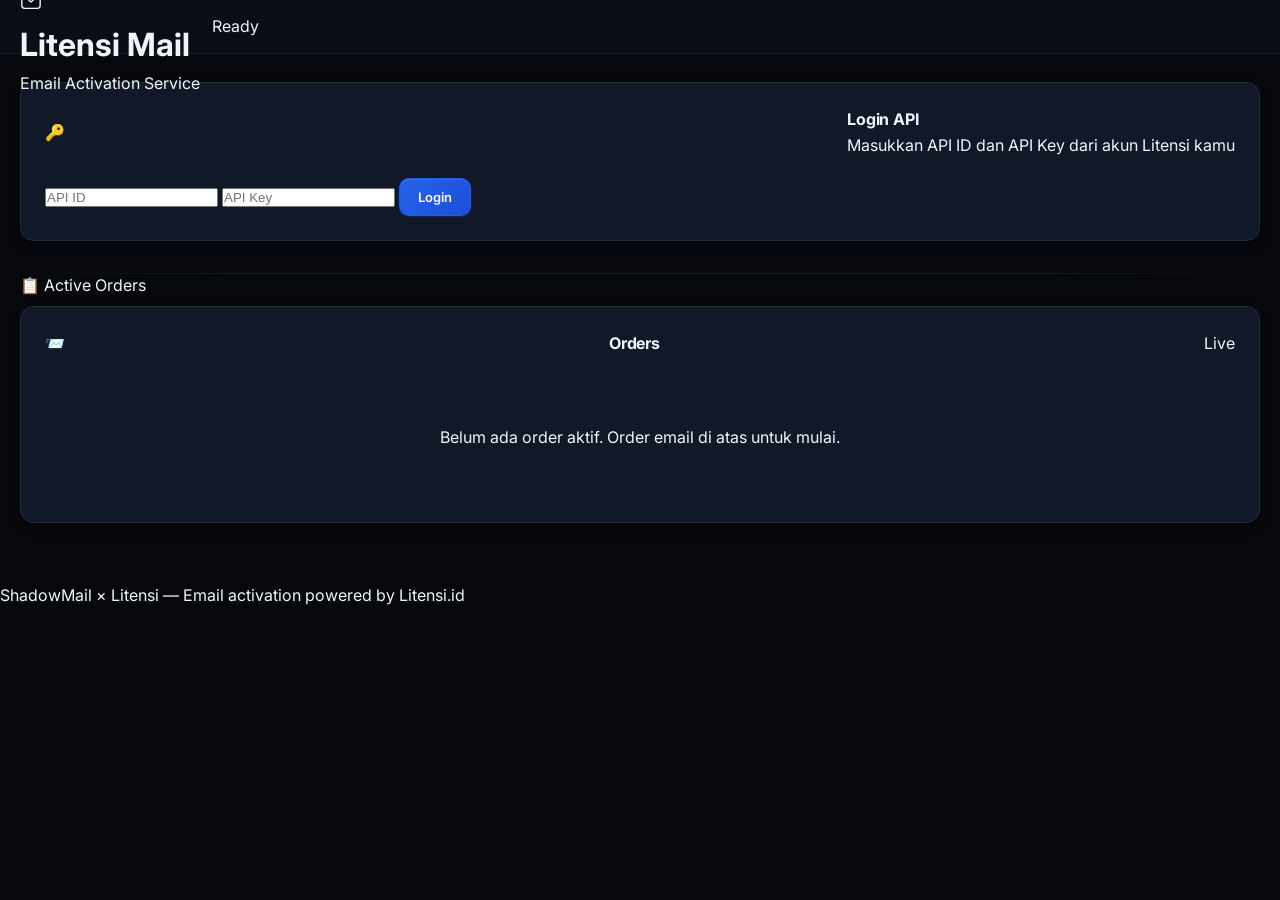
==== litensi.html @ 6f947ee8 "Add files via upload" ====
<!doctype html>
<html lang="id">
<head>
  <meta charset="utf-8">
  <meta name="viewport" content="width=device-width, initial-scale=1">
  <title>ShadowMail — Litensi Email Activation</title>
  <meta name="description" content="Email activation via Litensi API">
  <!-- Same fonts as main app -->
  <link rel="preconnect" href="https://fonts.googleapis.com">
  <link rel="preconnect" href="https://fonts.gstatic.com" crossorigin>
  <link href="https://fonts.googleapis.com/css2?family=Inter:wght@400;500;600;700;800;900&family=JetBrains+Mono:wght@400;500;600;700&display=swap" rel="stylesheet">
  <link rel="stylesheet" href="litensi.css?v=1">
  <!-- Same favicon as main app -->
  <link rel="icon" type="image/svg+xml" href="data:image/svg+xml,%3Csvg xmlns='http://www.w3.org/2000/svg' viewBox='0 0 100 100'%3E%3Cdefs%3E%3ClinearGradient id='g' x1='0' y1='0' x2='1' y2='1'%3E%3Cstop offset='0%25' stop-color='%2338bdf8'/%3E%3Cstop offset='100%25' stop-color='%23a78bfa'/%3E%3C/linearGradient%3E%3C/defs%3E%3Crect width='100' height='100' rx='20' fill='%230b0f18'/%3E%3Cpath d='M20 30h60L50 55 20 30z M20 30v40h60V30L50 55 20 30z' fill='none' stroke='url(%23g)' stroke-width='5' stroke-linejoin='round'/%3E%3C/svg%3E">
</head>
<body>

  <!-- ── Top Bar ── -->
  <header id="topBar" class="top-bar">
    <div class="top-bar-left">
      <a href="/" class="back-link">← ShadowMail</a>
      <div class="logo-icon">
        <svg xmlns="http://www.w3.org/2000/svg" viewBox="0 0 24 24" fill="none" stroke="currentColor" stroke-width="1.5" stroke-linecap="round" stroke-linejoin="round" width="22" height="22">
          <rect x="2" y="4" width="20" height="16" rx="3"/>
          <polyline points="2 4 12 13 22 4"/>
        </svg>
      </div>
      <div class="top-bar-title">
        <h1>Litensi Mail</h1>
        <span class="top-bar-subtitle">Email Activation Service</span>
      </div>
    </div>
    <div class="top-bar-right">
      <div class="status-indicator">
        <span class="status-dot"></span>
        <span class="status-text">Ready</span>
      </div>
    </div>
  </header>

  <!-- ── Main Shell ── -->
  <main class="shell">

    <!-- ── Login Panel ── -->
    <section id="loginPanel" class="panel login-panel">
      <div class="panel-header">
        <span class="panel-icon">🔑</span>
        <div>
          <h2 class="panel-title">Login API</h2>
          <p class="panel-desc">Masukkan API ID dan API Key dari akun Litensi kamu</p>
        </div>
      </div>
      <div class="form-row">
        <input id="apiIdInput" type="number" class="input" placeholder="API ID" autocomplete="off">
        <input id="apiKeyInput" type="text" class="input" placeholder="API Key" autocomplete="off">
        <button id="loginBtn" class="btn btn-primary">Login</button>
      </div>
      <div id="balanceBar" class="balance-bar" style="display:none">
        <span class="balance-text">Saldo: <strong id="balanceAmount">Rp 0</strong></span>
        <button id="logoutBtn" class="btn btn-ghost">Logout</button>
      </div>
    </section>

    <!-- ── Order Panel ── -->
    <section id="orderPanel" class="panel order-panel" style="display:none">
      <div class="panel-header">
        <span class="panel-icon">📧</span>
        <div>
          <h2 class="panel-title">Order Email</h2>
          <p class="panel-desc">Pilih service dan zone untuk order email activation</p>
        </div>
      </div>
      <div class="form-row">
        <input id="siteInput" type="text" class="input" placeholder="Domain pengirim, e.g. tiktok.com" autocomplete="off">
        <button id="checkPricesBtn" class="btn btn-primary">Cek Harga</button>
      </div>
      <div id="priceTableContainer"></div>
    </section>

    <!-- ── Section Divider ── -->
    <div class="section-divider">📋 Active Orders</div>

    <!-- ── Orders Panel ── -->
    <section id="ordersPanel" class="panel orders-panel">
      <div class="panel-header">
        <span class="panel-icon">📨</span>
        <div>
          <h2 class="panel-title">Orders</h2>
        </div>
        <span id="ordersLiveIndicator" class="live-indicator">
          <span class="live-dot"></span> Live
        </span>
      </div>
      <div id="ordersContainer">
        <div class="empty-state">
          <p>Belum ada order aktif. Order email di atas untuk mulai.</p>
        </div>
      </div>
    </section>

  </main>

  <!-- ── Footer ── -->
  <footer class="footer">
    <p>ShadowMail × Litensi — Email activation powered by Litensi.id</p>
  </footer>

  <script src="litensi.js?v=1"></script>
</body>
</html>
---- litensi.css ----
/* ============================================================
   Litensi Mail — Email Activation Page Styles
   Design System: ShadowMail Dark Theme
   ============================================================ */

/* --- Design Tokens --- */
:root {
  --bg-deep: #06080d;
  --bg-base: #0b0f18;
  --bg-surface: #111827;
  --bg-surface-2: #1a2234;
  --bg-hover: #1e2a3e;
  --bg-input: #0d1320;
  --border: rgba(56, 78, 114, 0.35);
  --border-focus: rgba(99, 179, 237, 0.5);
  --border-found: rgba(52, 211, 153, 0.45);
  --border-waiting: rgba(251, 191, 36, 0.35);
  --text: #f1f5f9;
  --text-secondary: #94a3b8;
  --text-muted: #64748b;
  --text-dim: #475569;
  --accent: #38bdf8;
  --accent-glow: rgba(56, 189, 248, 0.15);
  --green: #34d399;
  --green-glow: rgba(52, 211, 153, 0.12);
  --yellow: #fbbf24;
  --yellow-glow: rgba(251, 191, 36, 0.1);
  --red: #f87171;
  --red-glow: rgba(248, 113, 113, 0.1);
  --purple: #a78bfa;
  --purple-glow: rgba(167, 139, 250, 0.12);
  --radius: 10px;
  --radius-lg: 14px;
  --shadow-sm: 0 1px 2px rgba(0, 0, 0, 0.3);
  --shadow-md: 0 4px 12px rgba(0, 0, 0, 0.25);
  --shadow-lg: 0 8px 30px rgba(0, 0, 0, 0.35);
  --transition: 180ms ease;
  --font: 'Inter', -apple-system, 'Segoe UI', Roboto, sans-serif;
  --font-mono: 'JetBrains Mono', Consolas, 'Courier New', monospace;
}

/* --- Reset & Base --- */
*,
*::before,
*::after {
  box-sizing: border-box;
  margin: 0;
  padding: 0;
}

html {
  -webkit-font-smoothing: antialiased;
  -moz-osx-font-smoothing: grayscale;
  text-rendering: optimizeLegibility;
}

body {
  font-family: var(--font);
  background: var(--bg-deep);
  color: var(--text);
  line-height: 1.6;
  min-height: 100vh;
  overflow-x: hidden;
}

/* --- Scrollbar --- */
::-webkit-scrollbar {
  width: 6px;
  height: 6px;
}
::-webkit-scrollbar-track {
  background: transparent;
}
::-webkit-scrollbar-thumb {
  background: var(--text-dim);
  border-radius: 99px;
}
::-webkit-scrollbar-thumb:hover {
  background: var(--text-muted);
}


/* ============================================================
   TOP BAR
   ============================================================ */
#topBar {
  position: sticky;
  top: 0;
  z-index: 100;
  display: flex;
  align-items: center;
  gap: 12px;
  height: 54px;
  padding: 0 20px;
  background: rgba(11, 15, 24, 0.82);
  backdrop-filter: blur(14px) saturate(1.4);
  -webkit-backdrop-filter: blur(14px) saturate(1.4);
  border-bottom: 1px solid var(--border);
}

#topBar .logo {
  width: 28px;
  height: 28px;
  border-radius: 7px;
  object-fit: contain;
  flex-shrink: 0;
}

#topBar .top-title {
  font-size: 15px;
  font-weight: 700;
  color: var(--text);
  letter-spacing: -0.02em;
  white-space: nowrap;
}

#topBar .top-title .top-title-accent {
  color: var(--accent);
}

.back-link {
  margin-left: auto;
  display: inline-flex;
  align-items: center;
  gap: 5px;
  font-size: 13px;
  font-weight: 500;
  color: var(--text-secondary);
  text-decoration: none;
  padding: 5px 12px;
  border-radius: var(--radius);
  border: 1px solid transparent;
  transition: color var(--transition), background var(--transition), border-color var(--transition);
}

.back-link:hover {
  color: var(--accent);
  background: var(--accent-glow);
  border-color: rgba(56, 189, 248, 0.18);
}

.back-link svg {
  width: 14px;
  height: 14px;
  flex-shrink: 0;
}


/* ============================================================
   SHELL — Main Container
   ============================================================ */
.shell {
  max-width: 1280px;
  margin: 0 auto;
  padding: 28px 20px 60px;
  display: flex;
  flex-direction: column;
  gap: 24px;
}


/* ============================================================
   PANEL — Generic card wrapper
   ============================================================ */
.login-panel,
.order-panel,
.orders-panel {
  background: var(--bg-surface);
  border: 1px solid var(--border);
  border-radius: var(--radius-lg);
  padding: 24px;
  box-shadow: var(--shadow-md);
  animation: fadeInUp 0.4s ease both;
}

.login-panel { animation-delay: 0s; }
.order-panel { animation-delay: 0.08s; }
.orders-panel { animation-delay: 0.14s; }

.panel-header {
  display: flex;
  align-items: center;
  justify-content: space-between;
  gap: 12px;
  margin-bottom: 20px;
}

.panel-title {
  font-size: 16px;
  font-weight: 700;
  color: var(--text);
  letter-spacing: -0.01em;
  display: flex;
  align-items: center;
  gap: 8px;
}

.panel-title svg {
  width: 18px;
  height: 18px;
  color: var(--accent);
  flex-shrink: 0;
}

.panel-subtitle {
  font-size: 13px;
  color: var(--text-muted);
  margin-top: 2px;
}


/* ============================================================
   LOGIN PANEL — Credentials form
   ============================================================ */
.login-panel .form-grid {
  display: grid;
  grid-template-columns: 1fr 1fr;
  gap: 14px;
  margin-bottom: 18px;
}

.form-group {
  display: flex;
  flex-direction: column;
  gap: 6px;
}

.form-group label {
  font-size: 12px;
  font-weight: 600;
  color: var(--text-secondary);
  letter-spacing: 0.03em;
  text-transform: uppercase;
}

.form-group input {
  height: 42px;
  padding: 0 14px;
  font-family: var(--font-mono);
  font-size: 13px;
  color: var(--text);
  background: var(--bg-input);
  border: 1px solid var(--border);
  border-radius: var(--radius);
  outline: none;
  transition: border-color var(--transition), box-shadow var(--transition);
}

.form-group input::placeholder {
  color: var(--text-dim);
}

.form-group input:focus {
  border-color: var(--border-focus);
  box-shadow: 0 0 0 3px var(--accent-glow);
}

.login-actions {
  display: flex;
  align-items: center;
  gap: 12px;
  flex-wrap: wrap;
}


/* ============================================================
   BALANCE BAR
   ============================================================ */
.balance-bar {
  display: inline-flex;
  align-items: center;
  gap: 8px;
  padding: 8px 16px;
  background: var(--accent-glow);
  border: 1px solid rgba(56, 189, 248, 0.2);
  border-radius: var(--radius);
  font-size: 14px;
  font-weight: 600;
  color: var(--accent);
  animation: fadeIn 0.35s ease both;
}

.balance-bar .balance-label {
  font-size: 12px;
  font-weight: 500;
  color: var(--text-secondary);
  text-transform: uppercase;
  letter-spacing: 0.04em;
}

.balance-bar .balance-amount {
  font-family: var(--font-mono);
  font-size: 15px;
  font-weight: 700;
  color: var(--accent);
}

.balance-bar .balance-currency {
  font-size: 11px;
  font-weight: 600;
  color: var(--text-muted);
  margin-left: -2px;
}


/* ============================================================
   ORDER PANEL — Site input + Prices
   ============================================================ */
.order-panel .site-input-row {
  display: flex;
  gap: 10px;
  margin-bottom: 20px;
}

.order-panel .site-input-row input {
  flex: 1;
  height: 42px;
  padding: 0 14px;
  font-family: var(--font);
  font-size: 14px;
  color: var(--text);
  background: var(--bg-input);
  border: 1px solid var(--border);
  border-radius: var(--radius);
  outline: none;
  transition: border-color var(--transition), box-shadow var(--transition);
}

.order-panel .site-input-row input:focus {
  border-color: var(--border-focus);
  box-shadow: 0 0 0 3px var(--accent-glow);
}


/* ============================================================
   PRICE TABLE
   ============================================================ */
.price-table-wrapper {
  overflow-x: auto;
  border: 1px solid var(--border);
  border-radius: var(--radius);
}

.price-table {
  width: 100%;
  border-collapse: collapse;
  font-size: 13px;
}

.price-table thead {
  background: var(--bg-surface-2);
}

.price-table th {
  padding: 11px 16px;
  text-align: left;
  font-size: 11px;
  font-weight: 700;
  color: var(--text-muted);
  text-transform: uppercase;
  letter-spacing: 0.06em;
  border-bottom: 1px solid var(--border);
  white-space: nowrap;
}

.price-table td {
  padding: 12px 16px;
  color: var(--text-secondary);
  border-bottom: 1px solid rgba(56, 78, 114, 0.15);
  vertical-align: middle;
  white-space: nowrap;
}

.price-table tbody tr {
  transition: background var(--transition);
}

.price-table tbody tr:hover {
  background: var(--bg-hover);
}

.price-table tbody tr:last-child td {
  border-bottom: none;
}

.price-table .zone-name {
  font-weight: 600;
  color: var(--text);
}

.price-table .price-cell {
  font-family: var(--font-mono);
  font-weight: 600;
  color: var(--accent);
  font-size: 13px;
}

.price-table .stock-cell {
  font-family: var(--font-mono);
  font-weight: 600;
}

.price-table .stock-cell.in-stock {
  color: var(--green);
}

.price-table .stock-cell.low-stock {
  color: var(--yellow);
}

.price-table .stock-cell.no-stock {
  color: var(--red);
  opacity: 0.6;
}

.price-table .action-cell {
  text-align: right;
}


/* ============================================================
   ORDERS PANEL — Active orders list
   ============================================================ */
.orders-list {
  display: flex;
  flex-direction: column;
  gap: 12px;
}


/* ============================================================
   ORDER CARD
   ============================================================ */
.order-card {
  background: var(--bg-surface-2);
  border: 1px solid var(--border);
  border-radius: var(--radius);
  padding: 18px 20px;
  display: flex;
  flex-direction: column;
  gap: 14px;
  animation: fadeInUp 0.35s ease both;
  transition: border-color var(--transition), box-shadow var(--transition);
}

.order-card:hover {
  border-color: rgba(56, 78, 114, 0.55);
  box-shadow: var(--shadow-sm);
}

.order-card.status-waiting {
  border-color: var(--border-waiting);
  box-shadow: 0 0 0 1px var(--yellow-glow), var(--shadow-sm);
}

.order-card.status-success {
  border-color: var(--border-found);
}

.order-card.status-canceled {
  opacity: 0.55;
  border-color: rgba(248, 113, 113, 0.2);
}

.order-card-header {
  display: flex;
  align-items: center;
  justify-content: space-between;
  gap: 12px;
  flex-wrap: wrap;
}

.order-email {
  font-family: var(--font-mono);
  font-size: 14px;
  font-weight: 600;
  color: var(--text);
  word-break: break-all;
}

.order-card-body {
  display: flex;
  align-items: center;
  gap: 16px;
  flex-wrap: wrap;
}

.order-card-actions {
  display: flex;
  align-items: center;
  gap: 8px;
  margin-left: auto;
  flex-wrap: wrap;
}


/* ============================================================
   STATUS BADGES
   ============================================================ */
.status-badge {
  display: inline-flex;
  align-items: center;
  gap: 6px;
  padding: 4px 12px;
  font-size: 11px;
  font-weight: 700;
  text-transform: uppercase;
  letter-spacing: 0.06em;
  border-radius: 99px;
  white-space: nowrap;
  flex-shrink: 0;
}

.status-badge.waiting {
  color: var(--yellow);
  background: var(--yellow-glow);
  border: 1px solid rgba(251, 191, 36, 0.25);
  animation: pulseWaiting 2s ease-in-out infinite;
}

.status-badge.waiting::before {
  content: '';
  width: 6px;
  height: 6px;
  border-radius: 50%;
  background: var(--yellow);
  animation: dotPulse 1.4s ease-in-out infinite;
}

.status-badge.success {
  color: var(--green);
  background: var(--green-glow);
  border: 1px solid rgba(52, 211, 153, 0.25);
}

.status-badge.success::before {
  content: '✓';
  font-size: 10px;
  font-weight: 800;
}

.status-badge.canceled {
  color: var(--red);
  background: var(--red-glow);
  border: 1px solid rgba(248, 113, 113, 0.2);
  opacity: 0.7;
}

.status-badge.canceled::before {
  content: '✕';
  font-size: 10px;
  font-weight: 800;
}


/* ============================================================
   OTP CODE
   ============================================================ */
.otp-code {
  font-family: var(--font-mono);
  font-size: 26px;
  font-weight: 800;
  color: var(--green);
  letter-spacing: 0.12em;
  padding: 10px 18px;
  background: var(--green-glow);
  border: 1px solid rgba(52, 211, 153, 0.2);
  border-radius: var(--radius);
  display: inline-flex;
  align-items: center;
  gap: 10px;
  user-select: all;
  cursor: pointer;
  transition: background var(--transition), border-color var(--transition);
  animation: fadeIn 0.4s ease both;
}

.otp-code:hover {
  background: rgba(52, 211, 153, 0.18);
  border-color: rgba(52, 211, 153, 0.35);
}

.otp-code .copy-hint {
  font-size: 10px;
  font-weight: 500;
  color: var(--text-muted);
  letter-spacing: 0.02em;
  user-select: none;
}


/* ============================================================
   BUTTONS
   ============================================================ */
.btn {
  display: inline-flex;
  align-items: center;
  justify-content: center;
  gap: 6px;
  height: 38px;
  padding: 0 18px;
  font-family: var(--font);
  font-size: 13px;
  font-weight: 600;
  border-radius: var(--radius);
  border: 1px solid transparent;
  cursor: pointer;
  outline: none;
  white-space: nowrap;
  transition: all var(--transition);
  user-select: none;
  text-decoration: none;
  line-height: 1;
  flex-shrink: 0;
}

.btn:disabled {
  opacity: 0.45;
  cursor: not-allowed;
  pointer-events: none;
}

.btn svg {
  width: 15px;
  height: 15px;
  flex-shrink: 0;
}

/* Primary */
.btn-primary {
  color: #fff;
  background: linear-gradient(135deg, #2563eb 0%, #1d4ed8 100%);
  border-color: rgba(37, 99, 235, 0.5);
  box-shadow: 0 1px 3px rgba(37, 99, 235, 0.25), inset 0 1px 0 rgba(255, 255, 255, 0.08);
}

.btn-primary:hover {
  background: linear-gradient(135deg, #3b82f6 0%, #2563eb 100%);
  box-shadow: 0 2px 8px rgba(37, 99, 235, 0.35), inset 0 1px 0 rgba(255, 255, 255, 0.1);
  transform: translateY(-1px);
}

.btn-primary:active {
  transform: translateY(0);
  box-shadow: 0 1px 2px rgba(37, 99, 235, 0.2);
}

/* Ghost */
.btn-ghost {
  color: var(--text-secondary);
  background: transparent;
  border-color: var(--border);
}

.btn-ghost:hover {
  color: var(--text);
  background: var(--bg-hover);
  border-color: rgba(56, 78, 114, 0.55);
}

.btn-ghost:active {
  background: var(--bg-surface-2);
}

/* Danger */
.btn-danger {
  color: var(--red);
  background: var(--red-glow);
  border-color: rgba(248, 113, 113, 0.2);
}

.btn-danger:hover {
  background: rgba(248, 113, 113, 0.18);
  border-color: rgba(248, 113, 113, 0.35);
  box-shadow: 0 2px 8px rgba(248, 113, 113, 0.15);
}

.btn-danger:active {
  background: rgba(248, 113, 113, 0.22);
}

/* Success */
.btn-success {
  color: var(--green);
  background: var(--green-glow);
  border-color: rgba(52, 211, 153, 0.2);
}

.btn-success:hover {
  background: rgba(52, 211, 153, 0.18);
  border-color: rgba(52, 211, 153, 0.35);
  box-shadow: 0 2px 8px rgba(52, 211, 153, 0.15);
}

.btn-success:active {
  background: rgba(52, 211, 153, 0.22);
}

/* Small button variant */
.btn-sm {
  height: 32px;
  padding: 0 12px;
  font-size: 12px;
}

.btn-sm svg {
  width: 13px;
  height: 13px;
}


/* ============================================================
   LOGOUT BUTTON
   ============================================================ */
.logout-btn {
  display: inline-flex;
  align-items: center;
  gap: 5px;
  height: 30px;
  padding: 0 10px;
  font-family: var(--font);
  font-size: 11px;
  font-weight: 600;
  color: var(--text-muted);
  background: transparent;
  border: 1px solid rgba(56, 78, 114, 0.25);
  border-radius: var(--radius);
  cursor: pointer;
  transition: all var(--transition);
  text-transform: uppercase;
  letter-spacing: 0.04em;
}

.logout-btn:hover {
  color: var(--red);
  background: var(--red-glow);
  border-color: rgba(248, 113, 113, 0.25);
}

.logout-btn svg {
  width: 12px;
  height: 12px;
}


/* ============================================================
   EMPTY STATE
   ============================================================ */
.empty-state {
  display: flex;
  flex-direction: column;
  align-items: center;
  justify-content: center;
  gap: 10px;
  padding: 48px 24px;
  text-align: center;
  animation: fadeIn 0.4s ease both;
}

.empty-state svg {
  width: 40px;
  height: 40px;
  color: var(--text-dim);
  opacity: 0.5;
  margin-bottom: 4px;
}

.empty-state .empty-title {
  font-size: 14px;
  font-weight: 600;
  color: var(--text-muted);
}

.empty-state .empty-desc {
  font-size: 13px;
  color: var(--text-dim);
  max-width: 320px;
  line-height: 1.5;
}


/* ============================================================
   SECTION DIVIDER
   ============================================================ */
.section-divider {
  border: none;
  height: 1px;
  background: linear-gradient(
    90deg,
    transparent 0%,
    var(--border) 20%,
    var(--border) 80%,
    transparent 100%
  );
  margin: 8px 0;
}


/* ============================================================
   TOAST NOTIFICATION
   ============================================================ */
.toast-container {
  position: fixed;
  top: 64px;
  right: 20px;
  z-index: 9999;
  display: flex;
  flex-direction: column;
  gap: 8px;
  pointer-events: none;
}

.toast {
  display: flex;
  align-items: center;
  gap: 10px;
  padding: 12px 18px;
  min-width: 260px;
  max-width: 400px;
  font-family: var(--font);
  font-size: 13px;
  font-weight: 500;
  color: var(--text);
  background: var(--bg-surface-2);
  border: 1px solid var(--border);
  border-radius: var(--radius);
  box-shadow: var(--shadow-lg);
  pointer-events: auto;
  animation: toastIn 0.35s cubic-bezier(0.16, 1, 0.3, 1) both;
  backdrop-filter: blur(12px);
  -webkit-backdrop-filter: blur(12px);
}

.toast.toast-out {
  animation: toastOut 0.28s ease both;
}

.toast.toast-success {
  border-color: rgba(52, 211, 153, 0.3);
  background: linear-gradient(135deg, var(--bg-surface-2) 0%, rgba(52, 211, 153, 0.06) 100%);
}

.toast.toast-success .toast-icon {
  color: var(--green);
}

.toast.toast-error {
  border-color: rgba(248, 113, 113, 0.3);
  background: linear-gradient(135deg, var(--bg-surface-2) 0%, rgba(248, 113, 113, 0.06) 100%);
}

.toast.toast-error .toast-icon {
  color: var(--red);
}

.toast.toast-info {
  border-color: rgba(56, 189, 248, 0.3);
  background: linear-gradient(135deg, var(--bg-surface-2) 0%, rgba(56, 189, 248, 0.06) 100%);
}

.toast.toast-info .toast-icon {
  color: var(--accent);
}

.toast.toast-warning {
  border-color: rgba(251, 191, 36, 0.3);
  background: linear-gradient(135deg, var(--bg-surface-2) 0%, rgba(251, 191, 36, 0.06) 100%);
}

.toast.toast-warning .toast-icon {
  color: var(--yellow);
}

.toast-icon {
  width: 18px;
  height: 18px;
  flex-shrink: 0;
}

.toast-message {
  flex: 1;
  line-height: 1.4;
}

.toast-close {
  display: flex;
  align-items: center;
  justify-content: center;
  width: 20px;
  height: 20px;
  color: var(--text-dim);
  background: none;
  border: none;
  border-radius: 4px;
  cursor: pointer;
  font-size: 16px;
  transition: color var(--transition), background var(--transition);
  flex-shrink: 0;
}

.toast-close:hover {
  color: var(--text);
  background: rgba(255, 255, 255, 0.06);
}


/* ============================================================
   LOADING SPINNER
   ============================================================ */
.spinner {
  width: 16px;
  height: 16px;
  border: 2px solid rgba(255, 255, 255, 0.15);
  border-top-color: currentColor;
  border-radius: 50%;
  animation: spin 0.65s linear infinite;
  flex-shrink: 0;
}

.spinner-lg {
  width: 28px;
  height: 28px;
  border-width: 3px;
}


/* ============================================================
   UTILITY
   ============================================================ */
.hidden {
  display: none !important;
}

.text-accent { color: var(--accent); }
.text-green  { color: var(--green); }
.text-yellow { color: var(--yellow); }
.text-red    { color: var(--red); }
.text-muted  { color: var(--text-muted); }
.text-dim    { color: var(--text-dim); }
.text-mono   { font-family: var(--font-mono); }

.flex-center {
  display: flex;
  align-items: center;
  justify-content: center;
}

.gap-8  { gap: 8px; }
.gap-12 { gap: 12px; }
.gap-16 { gap: 16px; }

.mt-12 { margin-top: 12px; }
.mt-16 { margin-top: 16px; }
.mt-20 { margin-top: 20px; }
.mb-12 { margin-bottom: 12px; }
.mb-16 { margin-bottom: 16px; }


/* ============================================================
   KEYFRAME ANIMATIONS
   ============================================================ */
@keyframes fadeIn {
  from {
    opacity: 0;
  }
  to {
    opacity: 1;
  }
}

@keyframes fadeInUp {
  from {
    opacity: 0;
    transform: translateY(14px);
  }
  to {
    opacity: 1;
    transform: translateY(0);
  }
}

@keyframes fadeInDown {
  from {
    opacity: 0;
    transform: translateY(-10px);
  }
  to {
    opacity: 1;
    transform: translateY(0);
  }
}

@keyframes pulseWaiting {
  0%, 100% {
    box-shadow: 0 0 0 0 rgba(251, 191, 36, 0);
  }
  50% {
    box-shadow: 0 0 0 4px rgba(251, 191, 36, 0.12);
  }
}

@keyframes dotPulse {
  0%, 100% {
    opacity: 1;
    transform: scale(1);
  }
  50% {
    opacity: 0.4;
    transform: scale(0.7);
  }
}

@keyframes spin {
  to {
    transform: rotate(360deg);
  }
}

@keyframes toastIn {
  from {
    opacity: 0;
    transform: translateX(30px) scale(0.96);
  }
  to {
    opacity: 1;
    transform: translateX(0) scale(1);
  }
}

@keyframes toastOut {
  from {
    opacity: 1;
    transform: translateX(0) scale(1);
  }
  to {
    opacity: 0;
    transform: translateX(40px) scale(0.94);
  }
}

@keyframes shimmer {
  0% {
    background-position: -200% 0;
  }
  100% {
    background-position: 200% 0;
  }
}


/* ============================================================
   RESPONSIVE — Tablet & Mobile
   ============================================================ */
@media (max-width: 768px) {
  #topBar {
    padding: 0 14px;
    height: 48px;
  }

  #topBar .top-title {
    font-size: 14px;
  }

  .shell {
    padding: 18px 12px 48px;
    gap: 18px;
  }

  .login-panel,
  .order-panel,
  .orders-panel {
    padding: 18px 16px;
    border-radius: var(--radius);
  }

  .login-panel .form-grid {
    grid-template-columns: 1fr;
    gap: 12px;
  }

  .login-actions {
    flex-direction: column;
    align-items: stretch;
  }

  .balance-bar {
    justify-content: center;
  }

  .order-panel .site-input-row {
    flex-direction: column;
  }

  .price-table th,
  .price-table td {
    padding: 10px 12px;
    font-size: 12px;
  }

  .order-card {
    padding: 14px 16px;
  }

  .order-card-header {
    flex-direction: column;
    align-items: flex-start;
    gap: 8px;
  }

  .order-card-body {
    flex-direction: column;
    align-items: flex-start;
  }

  .order-card-actions {
    margin-left: 0;
    width: 100%;
  }

  .order-card-actions .btn {
    flex: 1;
  }

  .otp-code {
    font-size: 22px;
    padding: 8px 14px;
    width: 100%;
    justify-content: center;
  }

  .toast-container {
    top: auto;
    bottom: 16px;
    right: 12px;
    left: 12px;
  }

  .toast {
    min-width: auto;
    max-width: none;
  }

  .back-link {
    font-size: 12px;
    padding: 4px 8px;
  }
}

@media (max-width: 480px) {
  .shell {
    padding: 14px 8px 40px;
    gap: 14px;
  }

  .login-panel,
  .order-panel,
  .orders-panel {
    padding: 14px 12px;
  }

  .panel-title {
    font-size: 14px;
  }

  .price-table th,
  .price-table td {
    padding: 8px 10px;
    font-size: 11px;
  }

  .otp-code {
    font-size: 20px;
    letter-spacing: 0.08em;
  }

  .btn {
    height: 36px;
    padding: 0 14px;
    font-size: 12px;
  }

  .btn-sm {
    height: 30px;
    padding: 0 10px;
    font-size: 11px;
  }
}
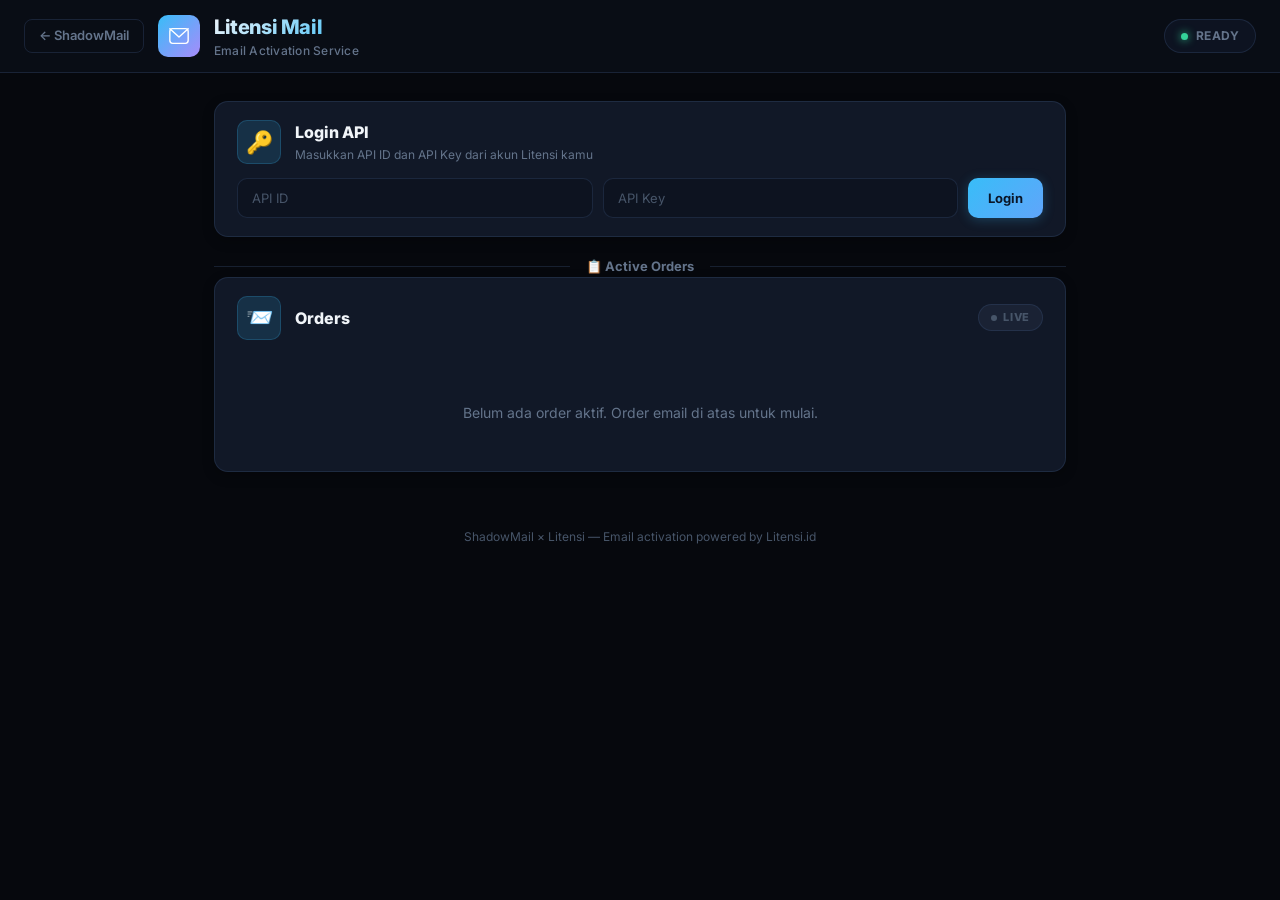
==== commit 563baac7: "Update litensi.html" ====
--- a/litensi.html
+++ b/litensi.html
@@ -5,12 +5,10 @@
   <meta name="viewport" content="width=device-width, initial-scale=1">
   <title>ShadowMail — Litensi Email Activation</title>
   <meta name="description" content="Email activation via Litensi API">
-  <!-- Same fonts as main app -->
   <link rel="preconnect" href="https://fonts.googleapis.com">
   <link rel="preconnect" href="https://fonts.gstatic.com" crossorigin>
   <link href="https://fonts.googleapis.com/css2?family=Inter:wght@400;500;600;700;800;900&family=JetBrains+Mono:wght@400;500;600;700&display=swap" rel="stylesheet">
-  <link rel="stylesheet" href="litensi.css?v=1">
-  <!-- Same favicon as main app -->
+  <link rel="stylesheet" href="litensi.css?v=2">
   <link rel="icon" type="image/svg+xml" href="data:image/svg+xml,%3Csvg xmlns='http://www.w3.org/2000/svg' viewBox='0 0 100 100'%3E%3Cdefs%3E%3ClinearGradient id='g' x1='0' y1='0' x2='1' y2='1'%3E%3Cstop offset='0%25' stop-color='%2338bdf8'/%3E%3Cstop offset='100%25' stop-color='%23a78bfa'/%3E%3C/linearGradient%3E%3C/defs%3E%3Crect width='100' height='100' rx='20' fill='%230b0f18'/%3E%3Cpath d='M20 30h60L50 55 20 30z M20 30v40h60V30L50 55 20 30z' fill='none' stroke='url(%23g)' stroke-width='5' stroke-linejoin='round'/%3E%3C/svg%3E">
 </head>
 <body>
@@ -57,7 +55,7 @@
       </div>
       <div id="balanceBar" class="balance-bar" style="display:none">
         <span class="balance-text">Saldo: <strong id="balanceAmount">Rp 0</strong></span>
-        <button id="logoutBtn" class="btn btn-ghost">Logout</button>
+        <button id="logoutBtn" class="btn btn-ghost btn-sm">Logout</button>
       </div>
     </section>
 
@@ -66,15 +64,22 @@
       <div class="panel-header">
         <span class="panel-icon">📧</span>
         <div>
-          <h2 class="panel-title">Order Email</h2>
-          <p class="panel-desc">Pilih service dan zone untuk order email activation</p>
+          <h2 class="panel-title">Order Email Activation</h2>
+          <p class="panel-desc">Masukkan domain pengirim, pilih zone, lalu order</p>
         </div>
       </div>
+      <!-- Row 1: Site input -->
       <div class="form-row">
         <input id="siteInput" type="text" class="input" placeholder="Domain pengirim, e.g. tiktok.com" autocomplete="off">
-        <button id="checkPricesBtn" class="btn btn-primary">Cek Harga</button>
       </div>
-      <div id="priceTableContainer"></div>
+      <!-- Row 2: Zone dropdown + Count + Order button -->
+      <div class="form-row">
+        <select id="zoneSelect" class="input">
+          <option value="">-- Masukkan site dulu --</option>
+        </select>
+        <input id="bulkCount" type="number" class="input input-count" value="1" min="1" max="20" placeholder="Qty">
+        <button id="orderBtn" class="btn btn-primary" disabled>Order</button>
+      </div>
     </section>
 
     <!-- ── Section Divider ── -->
@@ -87,9 +92,13 @@
         <div>
           <h2 class="panel-title">Orders</h2>
         </div>
-        <span id="ordersLiveIndicator" class="live-indicator">
-          <span class="live-dot"></span> Live
-        </span>
+        <div class="orders-toolbar">
+          <button id="copyAllBtn" class="btn btn-ghost btn-sm" style="display:none">📋 Copy All Email</button>
+          <button id="clearDoneBtn" class="btn btn-ghost btn-sm" style="display:none">🧹 Clear Selesai</button>
+          <span id="ordersLiveIndicator" class="live-indicator">
+            <span class="live-dot"></span> Live
+          </span>
+        </div>
       </div>
       <div id="ordersContainer">
         <div class="empty-state">
@@ -105,6 +114,6 @@
     <p>ShadowMail × Litensi — Email activation powered by Litensi.id</p>
   </footer>
 
-  <script src="litensi.js?v=1"></script>
+  <script src="litensi.js?v=2"></script>
 </body>
 </html>
--- a/litensi.css
+++ b/litensi.css
@@ -1,9 +1,4 @@
-/* ============================================================
-   Litensi Mail — Email Activation Page Styles
-   Design System: ShadowMail Dark Theme
-   ============================================================ */
-
-/* --- Design Tokens --- */
+/* ═══ Litensi Mail — Stylesheet ═══ */
 :root {
   --bg-deep: #06080d;
   --bg-base: #0b0f18;
@@ -39,306 +34,335 @@
   --font-mono: 'JetBrains Mono', Consolas, 'Courier New', monospace;
 }
 
-/* --- Reset & Base --- */
-*,
-*::before,
-*::after {
-  box-sizing: border-box;
-  margin: 0;
-  padding: 0;
-}
-
-html {
-  -webkit-font-smoothing: antialiased;
-  -moz-osx-font-smoothing: grayscale;
-  text-rendering: optimizeLegibility;
-}
+*, *::before, *::after { box-sizing: border-box; margin: 0; padding: 0; }
 
 body {
   font-family: var(--font);
   background: var(--bg-deep);
   color: var(--text);
-  line-height: 1.6;
+  line-height: 1.5;
   min-height: 100vh;
-  overflow-x: hidden;
-}
-
-/* --- Scrollbar --- */
-::-webkit-scrollbar {
-  width: 6px;
-  height: 6px;
-}
-::-webkit-scrollbar-track {
-  background: transparent;
-}
-::-webkit-scrollbar-thumb {
-  background: var(--text-dim);
-  border-radius: 99px;
-}
-::-webkit-scrollbar-thumb:hover {
-  background: var(--text-muted);
-}
-
-
-/* ============================================================
-   TOP BAR
-   ============================================================ */
-#topBar {
+  -webkit-font-smoothing: antialiased;
+}
+
+::-webkit-scrollbar { width: 6px; height: 6px; }
+::-webkit-scrollbar-track { background: transparent; }
+::-webkit-scrollbar-thumb { background: var(--text-dim); border-radius: 99px; }
+
+/* ═══ Top Bar ═══ */
+.top-bar {
+  display: flex;
+  align-items: center;
+  justify-content: space-between;
+  padding: 12px 24px;
+  background: rgba(11, 15, 24, 0.85);
+  backdrop-filter: blur(14px);
+  -webkit-backdrop-filter: blur(14px);
+  border-bottom: 1px solid var(--border);
   position: sticky;
   top: 0;
   z-index: 100;
-  display: flex;
-  align-items: center;
-  gap: 12px;
-  height: 54px;
-  padding: 0 20px;
-  background: rgba(11, 15, 24, 0.82);
-  backdrop-filter: blur(14px) saturate(1.4);
-  -webkit-backdrop-filter: blur(14px) saturate(1.4);
-  border-bottom: 1px solid var(--border);
-}
-
-#topBar .logo {
-  width: 28px;
-  height: 28px;
-  border-radius: 7px;
-  object-fit: contain;
-  flex-shrink: 0;
-}
-
-#topBar .top-title {
-  font-size: 15px;
-  font-weight: 700;
-  color: var(--text);
-  letter-spacing: -0.02em;
+}
+
+.top-bar-left {
+  display: flex;
+  align-items: center;
+  gap: 14px;
+}
+
+.back-link {
+  color: var(--text-muted);
+  text-decoration: none;
+  font-size: 13px;
+  font-weight: 600;
+  padding: 6px 14px;
+  border: 1px solid var(--border);
+  border-radius: 8px;
+  transition: all var(--transition);
   white-space: nowrap;
 }
-
-#topBar .top-title .top-title-accent {
-  color: var(--accent);
-}
-
-.back-link {
-  margin-left: auto;
-  display: inline-flex;
-  align-items: center;
-  gap: 5px;
-  font-size: 13px;
-  font-weight: 500;
-  color: var(--text-secondary);
-  text-decoration: none;
-  padding: 5px 12px;
-  border-radius: var(--radius);
-  border: 1px solid transparent;
-  transition: color var(--transition), background var(--transition), border-color var(--transition);
-}
-
 .back-link:hover {
   color: var(--accent);
+  border-color: rgba(56, 189, 248, 0.3);
   background: var(--accent-glow);
-  border-color: rgba(56, 189, 248, 0.18);
-}
-
-.back-link svg {
-  width: 14px;
-  height: 14px;
+}
+
+.logo-icon {
+  display: flex;
+  align-items: center;
+  justify-content: center;
+  width: 42px;
+  height: 42px;
+  background: linear-gradient(135deg, var(--accent), var(--purple));
+  border-radius: 10px;
+  color: #fff;
   flex-shrink: 0;
 }
 
-
-/* ============================================================
-   SHELL — Main Container
-   ============================================================ */
+.top-bar-title h1 {
+  font-size: 20px;
+  font-weight: 800;
+  letter-spacing: -0.02em;
+  background: linear-gradient(135deg, var(--text), var(--accent));
+  -webkit-background-clip: text;
+  -webkit-text-fill-color: transparent;
+  background-clip: text;
+}
+
+.top-bar-subtitle {
+  display: block;
+  font-size: 12px;
+  color: var(--text-muted);
+  font-weight: 500;
+  letter-spacing: 0.02em;
+}
+
+/* Status Indicator */
+.status-indicator {
+  display: flex;
+  align-items: center;
+  gap: 8px;
+  padding: 7px 16px;
+  border: 1px solid var(--border);
+  border-radius: 99px;
+  background: rgba(17, 24, 39, 0.7);
+  font-size: 12px;
+  font-weight: 700;
+  text-transform: uppercase;
+  letter-spacing: 0.04em;
+  color: var(--text-muted);
+}
+.status-dot {
+  width: 7px;
+  height: 7px;
+  border-radius: 50%;
+  background: var(--green);
+  box-shadow: 0 0 8px var(--green);
+  flex-shrink: 0;
+}
+.status-indicator.ok .status-dot { background: var(--green); box-shadow: 0 0 8px var(--green); }
+.status-indicator.ok { color: var(--green); }
+.status-indicator.error .status-dot { background: var(--red); box-shadow: 0 0 8px var(--red); }
+.status-indicator.error { color: var(--red); }
+.status-indicator.loading .status-dot { background: var(--accent); box-shadow: 0 0 8px var(--accent); animation: pulse-dot 0.8s ease-in-out infinite; }
+.status-indicator.loading { color: var(--accent); }
+
+/* ═══ Shell ═══ */
 .shell {
-  max-width: 1280px;
+  max-width: 900px;
   margin: 0 auto;
-  padding: 28px 20px 60px;
-  display: flex;
-  flex-direction: column;
-  gap: 24px;
-}
-
-
-/* ============================================================
-   PANEL — Generic card wrapper
-   ============================================================ */
-.login-panel,
-.order-panel,
-.orders-panel {
+  padding: 28px 24px 16px;
+}
+
+/* ═══ Panel ═══ */
+.panel {
+  border: 1px solid var(--border);
+  border-radius: var(--radius-lg);
   background: var(--bg-surface);
-  border: 1px solid var(--border);
-  border-radius: var(--radius-lg);
-  padding: 24px;
   box-shadow: var(--shadow-md);
-  animation: fadeInUp 0.4s ease both;
-}
-
-.login-panel { animation-delay: 0s; }
-.order-panel { animation-delay: 0.08s; }
-.orders-panel { animation-delay: 0.14s; }
+  overflow: hidden;
+  margin-bottom: 20px;
+  animation: fade-in 300ms ease-out;
+}
 
 .panel-header {
   display: flex;
   align-items: center;
-  justify-content: space-between;
-  gap: 12px;
-  margin-bottom: 20px;
+  gap: 14px;
+  padding: 18px 22px 14px;
+}
+
+.panel-icon {
+  font-size: 22px;
+  width: 44px;
+  height: 44px;
+  display: flex;
+  align-items: center;
+  justify-content: center;
+  background: var(--accent-glow);
+  border: 1px solid rgba(56, 189, 248, 0.2);
+  border-radius: 10px;
+  flex-shrink: 0;
 }
 
 .panel-title {
   font-size: 16px;
-  font-weight: 700;
+  font-weight: 800;
   color: var(--text);
-  letter-spacing: -0.01em;
-  display: flex;
-  align-items: center;
-  gap: 8px;
-}
-
-.panel-title svg {
-  width: 18px;
-  height: 18px;
-  color: var(--accent);
-  flex-shrink: 0;
-}
-
-.panel-subtitle {
-  font-size: 13px;
+}
+
+.panel-desc {
+  font-size: 12px;
   color: var(--text-muted);
   margin-top: 2px;
 }
 
-
-/* ============================================================
-   LOGIN PANEL — Credentials form
-   ============================================================ */
-.login-panel .form-grid {
-  display: grid;
-  grid-template-columns: 1fr 1fr;
-  gap: 14px;
-  margin-bottom: 18px;
-}
-
-.form-group {
-  display: flex;
-  flex-direction: column;
-  gap: 6px;
-}
-
-.form-group label {
-  font-size: 12px;
-  font-weight: 600;
-  color: var(--text-secondary);
-  letter-spacing: 0.03em;
-  text-transform: uppercase;
-}
-
-.form-group input {
-  height: 42px;
+/* ═══ Inputs & Select ═══ */
+input, select {
+  width: 100%;
+  height: 40px;
   padding: 0 14px;
-  font-family: var(--font-mono);
+  border: 1px solid var(--border);
+  border-radius: var(--radius);
+  background: var(--bg-input);
+  color: var(--text);
   font-size: 13px;
-  color: var(--text);
-  background: var(--bg-input);
-  border: 1px solid var(--border);
-  border-radius: var(--radius);
+  font-family: var(--font);
   outline: none;
   transition: border-color var(--transition), box-shadow var(--transition);
 }
-
-.form-group input::placeholder {
-  color: var(--text-dim);
-}
-
-.form-group input:focus {
-  border-color: var(--border-focus);
-  box-shadow: 0 0 0 3px var(--accent-glow);
-}
-
-.login-actions {
-  display: flex;
-  align-items: center;
-  gap: 12px;
-  flex-wrap: wrap;
-}
-
-
-/* ============================================================
-   BALANCE BAR
-   ============================================================ */
+input:focus, select:focus { border-color: var(--border-focus); box-shadow: 0 0 0 3px var(--accent-glow); }
+input::placeholder { color: var(--text-dim); }
+input[type="number"] { -moz-appearance: textfield; }
+input[type="number"]::-webkit-outer-spin-button,
+input[type="number"]::-webkit-inner-spin-button { -webkit-appearance: none; margin: 0; }
+
+select {
+  cursor: pointer;
+  -webkit-appearance: none;
+  -moz-appearance: none;
+  appearance: none;
+  background-image: url("data:image/svg+xml,%3Csvg xmlns='http://www.w3.org/2000/svg' width='12' height='12' fill='%2394a3b8' viewBox='0 0 16 16'%3E%3Cpath d='M8 11L3 6h10l-5 5z'/%3E%3C/svg%3E");
+  background-repeat: no-repeat;
+  background-position: right 12px center;
+  padding-right: 32px;
+}
+select option {
+  background: var(--bg-surface);
+  color: var(--text);
+}
+
+.input-count {
+  width: 72px !important;
+  flex: 0 0 72px !important;
+  text-align: center;
+  font-weight: 700;
+  font-family: var(--font-mono);
+}
+
+/* ═══ Form Row ═══ */
+.form-row {
+  display: flex;
+  gap: 10px;
+  padding: 0 22px 18px;
+  align-items: center;
+}
+
+.form-row input, .form-row select {
+  flex: 1;
+  min-width: 0;
+}
+
+/* ═══ Buttons ═══ */
+.btn {
+  display: inline-flex;
+  align-items: center;
+  justify-content: center;
+  gap: 7px;
+  height: 40px;
+  padding: 0 20px;
+  border: none;
+  border-radius: var(--radius);
+  font-size: 13px;
+  font-weight: 700;
+  font-family: var(--font);
+  cursor: pointer;
+  transition: all var(--transition);
+  white-space: nowrap;
+  flex-shrink: 0;
+}
+.btn:disabled { opacity: 0.4; cursor: not-allowed; pointer-events: none; }
+
+.btn-primary {
+  background: linear-gradient(135deg, var(--accent), #60a5fa);
+  color: #0a1628;
+  box-shadow: 0 2px 12px rgba(56, 189, 248, 0.25);
+}
+.btn-primary:hover:not(:disabled) {
+  filter: brightness(1.1);
+  box-shadow: 0 4px 20px rgba(56, 189, 248, 0.35);
+  transform: translateY(-1px);
+}
+
+.btn-ghost {
+  background: var(--bg-surface-2);
+  border: 1px solid var(--border);
+  color: var(--text-secondary);
+}
+.btn-ghost:hover:not(:disabled) {
+  background: var(--bg-hover);
+  color: var(--text);
+  border-color: rgba(148, 163, 184, 0.4);
+}
+
+.btn-danger {
+  background: var(--red-glow);
+  border: 1px solid rgba(248, 113, 113, 0.3);
+  color: var(--red);
+}
+.btn-danger:hover:not(:disabled) {
+  background: rgba(248, 113, 113, 0.18);
+  border-color: rgba(248, 113, 113, 0.5);
+}
+
+.btn-success {
+  background: var(--green-glow);
+  border: 1px solid rgba(52, 211, 153, 0.3);
+  color: var(--green);
+}
+.btn-success:hover:not(:disabled) {
+  background: rgba(52, 211, 153, 0.18);
+  border-color: rgba(52, 211, 153, 0.5);
+}
+
+.btn-sm {
+  height: 32px;
+  padding: 0 12px;
+  font-size: 11px;
+}
+
+.btn-copy-otp {
+  height: 32px;
+  padding: 0 12px;
+  font-size: 11px;
+  background: var(--green-glow);
+  border: 1px solid rgba(52, 211, 153, 0.3);
+  color: var(--green);
+  border-radius: 6px;
+  font-weight: 700;
+  font-family: var(--font);
+  cursor: pointer;
+  transition: all var(--transition);
+}
+.btn-copy-otp:hover { background: rgba(52, 211, 153, 0.2); }
+
+/* ═══ Balance Bar ═══ */
 .balance-bar {
-  display: inline-flex;
-  align-items: center;
-  gap: 8px;
-  padding: 8px 16px;
-  background: var(--accent-glow);
-  border: 1px solid rgba(56, 189, 248, 0.2);
-  border-radius: var(--radius);
+  display: flex;
+  align-items: center;
+  justify-content: space-between;
+  padding: 14px 22px;
+  background: linear-gradient(135deg, rgba(56, 189, 248, 0.06), rgba(167, 139, 250, 0.04));
+  border-top: 1px solid rgba(56, 189, 248, 0.15);
+}
+
+.balance-text {
   font-size: 14px;
+  color: var(--text-secondary);
   font-weight: 600;
+}
+
+.balance-text strong {
+  font-family: var(--font-mono);
+  font-size: 20px;
+  font-weight: 800;
   color: var(--accent);
-  animation: fadeIn 0.35s ease both;
-}
-
-.balance-bar .balance-label {
-  font-size: 12px;
-  font-weight: 500;
-  color: var(--text-secondary);
-  text-transform: uppercase;
-  letter-spacing: 0.04em;
-}
-
-.balance-bar .balance-amount {
-  font-family: var(--font-mono);
-  font-size: 15px;
-  font-weight: 700;
-  color: var(--accent);
-}
-
-.balance-bar .balance-currency {
-  font-size: 11px;
-  font-weight: 600;
-  color: var(--text-muted);
-  margin-left: -2px;
-}
-
-
-/* ============================================================
-   ORDER PANEL — Site input + Prices
-   ============================================================ */
-.order-panel .site-input-row {
-  display: flex;
-  gap: 10px;
-  margin-bottom: 20px;
-}
-
-.order-panel .site-input-row input {
-  flex: 1;
-  height: 42px;
-  padding: 0 14px;
-  font-family: var(--font);
-  font-size: 14px;
-  color: var(--text);
-  background: var(--bg-input);
-  border: 1px solid var(--border);
-  border-radius: var(--radius);
-  outline: none;
-  transition: border-color var(--transition), box-shadow var(--transition);
-}
-
-.order-panel .site-input-row input:focus {
-  border-color: var(--border-focus);
-  box-shadow: 0 0 0 3px var(--accent-glow);
-}
-
-
-/* ============================================================
-   PRICE TABLE
-   ============================================================ */
-.price-table-wrapper {
-  overflow-x: auto;
-  border: 1px solid var(--border);
-  border-radius: var(--radius);
+  margin-left: 6px;
+}
+
+/* ═══ Price Table ═══ */
+.price-table-wrap {
+  padding: 0 22px 18px;
 }
 
 .price-table {
@@ -347,841 +371,327 @@
   font-size: 13px;
 }
 
-.price-table thead {
-  background: var(--bg-surface-2);
-}
-
-.price-table th {
-  padding: 11px 16px;
+.price-table thead th {
   text-align: left;
+  padding: 10px 14px;
   font-size: 11px;
   font-weight: 700;
   color: var(--text-muted);
   text-transform: uppercase;
   letter-spacing: 0.06em;
   border-bottom: 1px solid var(--border);
-  white-space: nowrap;
-}
-
-.price-table td {
-  padding: 12px 16px;
-  color: var(--text-secondary);
+  background: var(--bg-surface-2);
+}
+.price-table thead th:first-child { border-radius: 8px 0 0 0; }
+.price-table thead th:last-child { border-radius: 0 8px 0 0; }
+
+.price-table tbody td {
+  padding: 10px 14px;
   border-bottom: 1px solid rgba(56, 78, 114, 0.15);
-  vertical-align: middle;
-  white-space: nowrap;
-}
-
-.price-table tbody tr {
-  transition: background var(--transition);
-}
-
-.price-table tbody tr:hover {
-  background: var(--bg-hover);
-}
-
-.price-table tbody tr:last-child td {
-  border-bottom: none;
-}
-
-.price-table .zone-name {
-  font-weight: 600;
-  color: var(--text);
-}
-
-.price-table .price-cell {
+}
+.price-table tbody tr:hover td { background: var(--bg-hover); }
+
+.price-table .zone-cell {
   font-family: var(--font-mono);
   font-weight: 600;
   color: var(--accent);
+}
+
+.price-table .price-cell {
+  font-family: var(--font-mono);
+  font-weight: 700;
+  color: var(--green);
+}
+
+.price-table .stock-cell { color: var(--text-secondary); }
+
+/* ═══ Section Divider ═══ */
+.section-divider {
+  display: flex;
+  align-items: center;
+  gap: 16px;
+  margin: 8px 0 0;
+  color: var(--text-muted);
   font-size: 13px;
-}
-
-.price-table .stock-cell {
-  font-family: var(--font-mono);
-  font-weight: 600;
-}
-
-.price-table .stock-cell.in-stock {
-  color: var(--green);
-}
-
-.price-table .stock-cell.low-stock {
-  color: var(--yellow);
-}
-
-.price-table .stock-cell.no-stock {
-  color: var(--red);
-  opacity: 0.6;
-}
-
-.price-table .action-cell {
-  text-align: right;
-}
-
-
-/* ============================================================
-   ORDERS PANEL — Active orders list
-   ============================================================ */
-.orders-list {
-  display: flex;
-  flex-direction: column;
-  gap: 12px;
-}
-
-
-/* ============================================================
-   ORDER CARD
-   ============================================================ */
-.order-card {
-  background: var(--bg-surface-2);
-  border: 1px solid var(--border);
-  border-radius: var(--radius);
-  padding: 18px 20px;
-  display: flex;
-  flex-direction: column;
-  gap: 14px;
-  animation: fadeInUp 0.35s ease both;
-  transition: border-color var(--transition), box-shadow var(--transition);
-}
-
-.order-card:hover {
-  border-color: rgba(56, 78, 114, 0.55);
-  box-shadow: var(--shadow-sm);
-}
-
-.order-card.status-waiting {
-  border-color: var(--border-waiting);
-  box-shadow: 0 0 0 1px var(--yellow-glow), var(--shadow-sm);
-}
-
-.order-card.status-success {
-  border-color: var(--border-found);
-}
-
-.order-card.status-canceled {
-  opacity: 0.55;
-  border-color: rgba(248, 113, 113, 0.2);
-}
-
-.order-card-header {
-  display: flex;
-  align-items: center;
+  font-weight: 700;
+}
+.section-divider::before,
+.section-divider::after {
+  content: '';
+  flex: 1;
+  height: 1px;
+  background: var(--border);
+}
+
+/* ═══ Orders Panel Header ═══ */
+.orders-panel .panel-header {
   justify-content: space-between;
-  gap: 12px;
-  flex-wrap: wrap;
-}
-
-.order-email {
-  font-family: var(--font-mono);
-  font-size: 14px;
-  font-weight: 600;
-  color: var(--text);
-  word-break: break-all;
-}
-
-.order-card-body {
-  display: flex;
-  align-items: center;
-  gap: 16px;
-  flex-wrap: wrap;
-}
-
-.order-card-actions {
+}
+
+/* ═══ Orders Toolbar ═══ */
+.orders-toolbar {
   display: flex;
   align-items: center;
   gap: 8px;
   margin-left: auto;
-  flex-wrap: wrap;
-}
-
-
-/* ============================================================
-   STATUS BADGES
-   ============================================================ */
-.status-badge {
-  display: inline-flex;
-  align-items: center;
-  gap: 6px;
+}
+
+.live-indicator {
+  flex-shrink: 0;
   padding: 4px 12px;
+  border-radius: 99px;
   font-size: 11px;
-  font-weight: 700;
+  font-weight: 800;
+  letter-spacing: 0.06em;
   text-transform: uppercase;
-  letter-spacing: 0.06em;
-  border-radius: 99px;
-  white-space: nowrap;
-  flex-shrink: 0;
-}
-
-.status-badge.waiting {
-  color: var(--yellow);
-  background: var(--yellow-glow);
-  border: 1px solid rgba(251, 191, 36, 0.25);
-  animation: pulseWaiting 2s ease-in-out infinite;
-}
-
-.status-badge.waiting::before {
-  content: '';
+  color: var(--text-dim);
+  border: 1px solid var(--border);
+  background: var(--bg-surface-2);
+  transition: all var(--transition);
+  margin-left: auto;
+}
+.live-indicator.active {
+  color: var(--green);
+  border-color: rgba(52, 211, 153, 0.4);
+  background: var(--green-glow);
+  animation: pulse-live 2s ease-in-out infinite;
+}
+.live-dot {
+  display: inline-block;
   width: 6px;
   height: 6px;
   border-radius: 50%;
-  background: var(--yellow);
-  animation: dotPulse 1.4s ease-in-out infinite;
-}
-
-.status-badge.success {
-  color: var(--green);
-  background: var(--green-glow);
-  border: 1px solid rgba(52, 211, 153, 0.25);
-}
-
-.status-badge.success::before {
-  content: '✓';
+  background: currentColor;
+  margin-right: 4px;
+  vertical-align: middle;
+}
+
+/* ═══ Orders Grid ═══ */
+.orders-grid {
+  display: grid;
+  grid-template-columns: repeat(auto-fill, minmax(340px, 1fr));
+  gap: 12px;
+  padding: 0 22px 18px;
+}
+
+/* ═══ Order Card ═══ */
+.order-card {
+  border: 1px solid var(--border);
+  border-radius: var(--radius);
+  background: var(--bg-surface);
+  padding: 16px;
+  transition: all var(--transition);
+  position: relative;
+  overflow: hidden;
+  animation: fade-in 300ms ease-out;
+}
+
+.order-card::before {
+  content: '';
+  position: absolute;
+  top: 0; left: 0; right: 0;
+  height: 2px;
+  background: var(--border);
+  transition: background var(--transition);
+}
+
+.order-card.waiting::before { background: linear-gradient(90deg, var(--yellow), rgba(251, 191, 36, 0.3)); }
+.order-card.waiting { border-color: var(--border-waiting); }
+.order-card.success::before { background: linear-gradient(90deg, var(--green), var(--accent)); }
+.order-card.success { border-color: var(--border-found); }
+.order-card.canceled::before { background: var(--border); }
+.order-card.canceled { opacity: 0.5; }
+.order-card:hover { background: var(--bg-surface-2); }
+
+.order-card-header {
+  display: flex;
+  align-items: center;
+  justify-content: space-between;
+  gap: 10px;
+  margin-bottom: 6px;
+}
+
+.order-email {
+  font-family: var(--font-mono);
+  font-size: 13px;
+  font-weight: 600;
+  color: var(--accent);
+  word-break: break-all;
+  min-width: 0;
+  cursor: pointer;
+}
+.order-email:hover { text-decoration: underline; }
+
+.order-badge {
+  flex-shrink: 0;
+  padding: 3px 10px;
+  border-radius: 99px;
   font-size: 10px;
   font-weight: 800;
-}
-
-.status-badge.canceled {
-  color: var(--red);
+  text-transform: uppercase;
+  letter-spacing: 0.05em;
+}
+.order-badge.waiting {
+  background: var(--yellow-glow);
+  border: 1px solid rgba(251, 191, 36, 0.3);
+  color: var(--yellow);
+  animation: pulse-badge 2s ease-in-out infinite;
+}
+.order-badge.success {
+  background: var(--green-glow);
+  border: 1px solid rgba(52, 211, 153, 0.35);
+  color: var(--green);
+}
+.order-badge.canceled {
   background: var(--red-glow);
   border: 1px solid rgba(248, 113, 113, 0.2);
-  opacity: 0.7;
-}
-
-.status-badge.canceled::before {
-  content: '✕';
-  font-size: 10px;
-  font-weight: 800;
-}
-
-
-/* ============================================================
-   OTP CODE
-   ============================================================ */
+  color: var(--red);
+}
+
+.order-site {
+  font-size: 11px;
+  color: var(--text-dim);
+  margin-bottom: 10px;
+}
+.order-site strong { color: var(--text-secondary); }
+
+/* OTP Code */
+.otp-area {
+  padding: 12px 14px;
+  border-radius: 8px;
+  background: rgba(52, 211, 153, 0.06);
+  border: 1px solid rgba(52, 211, 153, 0.2);
+  margin-bottom: 10px;
+  display: flex;
+  align-items: center;
+  justify-content: space-between;
+  gap: 10px;
+}
+
 .otp-code {
   font-family: var(--font-mono);
   font-size: 26px;
   font-weight: 800;
   color: var(--green);
-  letter-spacing: 0.12em;
-  padding: 10px 18px;
-  background: var(--green-glow);
-  border: 1px solid rgba(52, 211, 153, 0.2);
+  letter-spacing: 0.1em;
+}
+
+.otp-full-msg {
+  font-size: 11px;
+  color: var(--text-dim);
+  margin-top: 6px;
+  word-break: break-all;
+  line-height: 1.4;
+}
+
+.order-meta {
+  font-size: 11px;
+  color: var(--text-dim);
+  margin-bottom: 10px;
+  font-family: var(--font-mono);
+}
+
+.order-actions {
+  display: flex;
+  gap: 8px;
+  flex-wrap: wrap;
+}
+
+/* Waiting animation */
+.waiting-dots {
+  display: inline-flex;
+  gap: 4px;
+  margin-left: 6px;
+}
+.waiting-dots span {
+  width: 5px; height: 5px;
+  border-radius: 50%;
+  background: var(--yellow);
+  animation: dot-bounce 1.4s ease-in-out infinite;
+}
+.waiting-dots span:nth-child(2) { animation-delay: 0.16s; }
+.waiting-dots span:nth-child(3) { animation-delay: 0.32s; }
+
+/* ═══ Empty State ═══ */
+.empty-state {
+  text-align: center;
+  padding: 48px 24px;
+  color: var(--text-muted);
+}
+.empty-icon {
+  font-size: 42px;
+  margin-bottom: 12px;
+  opacity: 0.6;
+}
+.empty-state p { font-size: 14px; }
+
+/* ═══ Toast ═══ */
+.toast {
+  position: fixed;
+  bottom: 24px;
+  right: 24px;
+  padding: 10px 20px;
+  background: var(--bg-surface-2);
+  border: 1px solid var(--border);
   border-radius: var(--radius);
-  display: inline-flex;
-  align-items: center;
-  gap: 10px;
-  user-select: all;
-  cursor: pointer;
-  transition: background var(--transition), border-color var(--transition);
-  animation: fadeIn 0.4s ease both;
-}
-
-.otp-code:hover {
-  background: rgba(52, 211, 153, 0.18);
-  border-color: rgba(52, 211, 153, 0.35);
-}
-
-.otp-code .copy-hint {
-  font-size: 10px;
-  font-weight: 500;
-  color: var(--text-muted);
-  letter-spacing: 0.02em;
-  user-select: none;
-}
-
-
-/* ============================================================
-   BUTTONS
-   ============================================================ */
-.btn {
-  display: inline-flex;
-  align-items: center;
-  justify-content: center;
-  gap: 6px;
-  height: 38px;
-  padding: 0 18px;
-  font-family: var(--font);
+  color: var(--text);
   font-size: 13px;
   font-weight: 600;
-  border-radius: var(--radius);
-  border: 1px solid transparent;
-  cursor: pointer;
-  outline: none;
-  white-space: nowrap;
-  transition: all var(--transition);
-  user-select: none;
-  text-decoration: none;
-  line-height: 1;
-  flex-shrink: 0;
-}
-
-.btn:disabled {
-  opacity: 0.45;
-  cursor: not-allowed;
-  pointer-events: none;
-}
-
-.btn svg {
-  width: 15px;
-  height: 15px;
-  flex-shrink: 0;
-}
-
-/* Primary */
-.btn-primary {
-  color: #fff;
-  background: linear-gradient(135deg, #2563eb 0%, #1d4ed8 100%);
-  border-color: rgba(37, 99, 235, 0.5);
-  box-shadow: 0 1px 3px rgba(37, 99, 235, 0.25), inset 0 1px 0 rgba(255, 255, 255, 0.08);
-}
-
-.btn-primary:hover {
-  background: linear-gradient(135deg, #3b82f6 0%, #2563eb 100%);
-  box-shadow: 0 2px 8px rgba(37, 99, 235, 0.35), inset 0 1px 0 rgba(255, 255, 255, 0.1);
-  transform: translateY(-1px);
-}
-
-.btn-primary:active {
-  transform: translateY(0);
-  box-shadow: 0 1px 2px rgba(37, 99, 235, 0.2);
-}
-
-/* Ghost */
-.btn-ghost {
-  color: var(--text-secondary);
-  background: transparent;
-  border-color: var(--border);
-}
-
-.btn-ghost:hover {
-  color: var(--text);
-  background: var(--bg-hover);
-  border-color: rgba(56, 78, 114, 0.55);
-}
-
-.btn-ghost:active {
-  background: var(--bg-surface-2);
-}
-
-/* Danger */
-.btn-danger {
-  color: var(--red);
-  background: var(--red-glow);
-  border-color: rgba(248, 113, 113, 0.2);
-}
-
-.btn-danger:hover {
-  background: rgba(248, 113, 113, 0.18);
-  border-color: rgba(248, 113, 113, 0.35);
-  box-shadow: 0 2px 8px rgba(248, 113, 113, 0.15);
-}
-
-.btn-danger:active {
-  background: rgba(248, 113, 113, 0.22);
-}
-
-/* Success */
-.btn-success {
-  color: var(--green);
-  background: var(--green-glow);
-  border-color: rgba(52, 211, 153, 0.2);
-}
-
-.btn-success:hover {
-  background: rgba(52, 211, 153, 0.18);
-  border-color: rgba(52, 211, 153, 0.35);
-  box-shadow: 0 2px 8px rgba(52, 211, 153, 0.15);
-}
-
-.btn-success:active {
-  background: rgba(52, 211, 153, 0.22);
-}
-
-/* Small button variant */
-.btn-sm {
-  height: 32px;
-  padding: 0 12px;
+  box-shadow: var(--shadow-lg);
+  z-index: 9999;
+  animation: toast-in 300ms ease-out;
+}
+.toast.success { border-color: rgba(52, 211, 153, 0.4); color: var(--green); }
+.toast.error { border-color: rgba(248, 113, 113, 0.4); color: var(--red); }
+
+/* ═══ Footer ═══ */
+.footer {
+  text-align: center;
+  padding: 20px 0 12px;
+  color: var(--text-dim);
   font-size: 12px;
 }
 
-.btn-sm svg {
-  width: 13px;
-  height: 13px;
-}
-
-
-/* ============================================================
-   LOGOUT BUTTON
-   ============================================================ */
-.logout-btn {
-  display: inline-flex;
-  align-items: center;
-  gap: 5px;
-  height: 30px;
-  padding: 0 10px;
-  font-family: var(--font);
-  font-size: 11px;
-  font-weight: 600;
-  color: var(--text-muted);
-  background: transparent;
-  border: 1px solid rgba(56, 78, 114, 0.25);
-  border-radius: var(--radius);
-  cursor: pointer;
-  transition: all var(--transition);
-  text-transform: uppercase;
-  letter-spacing: 0.04em;
-}
-
-.logout-btn:hover {
-  color: var(--red);
-  background: var(--red-glow);
-  border-color: rgba(248, 113, 113, 0.25);
-}
-
-.logout-btn svg {
-  width: 12px;
-  height: 12px;
-}
-
-
-/* ============================================================
-   EMPTY STATE
-   ============================================================ */
-.empty-state {
-  display: flex;
-  flex-direction: column;
-  align-items: center;
-  justify-content: center;
-  gap: 10px;
-  padding: 48px 24px;
-  text-align: center;
-  animation: fadeIn 0.4s ease both;
-}
-
-.empty-state svg {
-  width: 40px;
-  height: 40px;
-  color: var(--text-dim);
-  opacity: 0.5;
-  margin-bottom: 4px;
-}
-
-.empty-state .empty-title {
-  font-size: 14px;
-  font-weight: 600;
-  color: var(--text-muted);
-}
-
-.empty-state .empty-desc {
-  font-size: 13px;
-  color: var(--text-dim);
-  max-width: 320px;
-  line-height: 1.5;
-}
-
-
-/* ============================================================
-   SECTION DIVIDER
-   ============================================================ */
-.section-divider {
-  border: none;
-  height: 1px;
-  background: linear-gradient(
-    90deg,
-    transparent 0%,
-    var(--border) 20%,
-    var(--border) 80%,
-    transparent 100%
-  );
-  margin: 8px 0;
-}
-
-
-/* ============================================================
-   TOAST NOTIFICATION
-   ============================================================ */
-.toast-container {
-  position: fixed;
-  top: 64px;
-  right: 20px;
-  z-index: 9999;
-  display: flex;
-  flex-direction: column;
-  gap: 8px;
-  pointer-events: none;
-}
-
-.toast {
-  display: flex;
-  align-items: center;
-  gap: 10px;
-  padding: 12px 18px;
-  min-width: 260px;
-  max-width: 400px;
-  font-family: var(--font);
-  font-size: 13px;
-  font-weight: 500;
-  color: var(--text);
-  background: var(--bg-surface-2);
-  border: 1px solid var(--border);
-  border-radius: var(--radius);
-  box-shadow: var(--shadow-lg);
-  pointer-events: auto;
-  animation: toastIn 0.35s cubic-bezier(0.16, 1, 0.3, 1) both;
-  backdrop-filter: blur(12px);
-  -webkit-backdrop-filter: blur(12px);
-}
-
-.toast.toast-out {
-  animation: toastOut 0.28s ease both;
-}
-
-.toast.toast-success {
-  border-color: rgba(52, 211, 153, 0.3);
-  background: linear-gradient(135deg, var(--bg-surface-2) 0%, rgba(52, 211, 153, 0.06) 100%);
-}
-
-.toast.toast-success .toast-icon {
-  color: var(--green);
-}
-
-.toast.toast-error {
-  border-color: rgba(248, 113, 113, 0.3);
-  background: linear-gradient(135deg, var(--bg-surface-2) 0%, rgba(248, 113, 113, 0.06) 100%);
-}
-
-.toast.toast-error .toast-icon {
-  color: var(--red);
-}
-
-.toast.toast-info {
-  border-color: rgba(56, 189, 248, 0.3);
-  background: linear-gradient(135deg, var(--bg-surface-2) 0%, rgba(56, 189, 248, 0.06) 100%);
-}
-
-.toast.toast-info .toast-icon {
-  color: var(--accent);
-}
-
-.toast.toast-warning {
-  border-color: rgba(251, 191, 36, 0.3);
-  background: linear-gradient(135deg, var(--bg-surface-2) 0%, rgba(251, 191, 36, 0.06) 100%);
-}
-
-.toast.toast-warning .toast-icon {
-  color: var(--yellow);
-}
-
-.toast-icon {
-  width: 18px;
-  height: 18px;
-  flex-shrink: 0;
-}
-
-.toast-message {
-  flex: 1;
-  line-height: 1.4;
-}
-
-.toast-close {
-  display: flex;
-  align-items: center;
-  justify-content: center;
-  width: 20px;
-  height: 20px;
-  color: var(--text-dim);
-  background: none;
-  border: none;
-  border-radius: 4px;
-  cursor: pointer;
-  font-size: 16px;
-  transition: color var(--transition), background var(--transition);
-  flex-shrink: 0;
-}
-
-.toast-close:hover {
-  color: var(--text);
-  background: rgba(255, 255, 255, 0.06);
-}
-
-
-/* ============================================================
-   LOADING SPINNER
-   ============================================================ */
-.spinner {
-  width: 16px;
-  height: 16px;
-  border: 2px solid rgba(255, 255, 255, 0.15);
-  border-top-color: currentColor;
-  border-radius: 50%;
-  animation: spin 0.65s linear infinite;
-  flex-shrink: 0;
-}
-
-.spinner-lg {
-  width: 28px;
-  height: 28px;
-  border-width: 3px;
-}
-
-
-/* ============================================================
-   UTILITY
-   ============================================================ */
-.hidden {
-  display: none !important;
-}
-
-.text-accent { color: var(--accent); }
-.text-green  { color: var(--green); }
-.text-yellow { color: var(--yellow); }
-.text-red    { color: var(--red); }
-.text-muted  { color: var(--text-muted); }
-.text-dim    { color: var(--text-dim); }
-.text-mono   { font-family: var(--font-mono); }
-
-.flex-center {
-  display: flex;
-  align-items: center;
-  justify-content: center;
-}
-
-.gap-8  { gap: 8px; }
-.gap-12 { gap: 12px; }
-.gap-16 { gap: 16px; }
-
-.mt-12 { margin-top: 12px; }
-.mt-16 { margin-top: 16px; }
-.mt-20 { margin-top: 20px; }
-.mb-12 { margin-bottom: 12px; }
-.mb-16 { margin-bottom: 16px; }
-
-
-/* ============================================================
-   KEYFRAME ANIMATIONS
-   ============================================================ */
-@keyframes fadeIn {
-  from {
-    opacity: 0;
-  }
-  to {
-    opacity: 1;
-  }
-}
-
-@keyframes fadeInUp {
-  from {
-    opacity: 0;
-    transform: translateY(14px);
-  }
-  to {
-    opacity: 1;
-    transform: translateY(0);
-  }
-}
-
-@keyframes fadeInDown {
-  from {
-    opacity: 0;
-    transform: translateY(-10px);
-  }
-  to {
-    opacity: 1;
-    transform: translateY(0);
-  }
-}
-
-@keyframes pulseWaiting {
-  0%, 100% {
-    box-shadow: 0 0 0 0 rgba(251, 191, 36, 0);
-  }
-  50% {
-    box-shadow: 0 0 0 4px rgba(251, 191, 36, 0.12);
-  }
-}
-
-@keyframes dotPulse {
-  0%, 100% {
-    opacity: 1;
-    transform: scale(1);
-  }
-  50% {
-    opacity: 0.4;
-    transform: scale(0.7);
-  }
-}
-
-@keyframes spin {
-  to {
-    transform: rotate(360deg);
-  }
-}
-
-@keyframes toastIn {
-  from {
-    opacity: 0;
-    transform: translateX(30px) scale(0.96);
-  }
-  to {
-    opacity: 1;
-    transform: translateX(0) scale(1);
-  }
-}
-
-@keyframes toastOut {
-  from {
-    opacity: 1;
-    transform: translateX(0) scale(1);
-  }
-  to {
-    opacity: 0;
-    transform: translateX(40px) scale(0.94);
-  }
-}
-
-@keyframes shimmer {
-  0% {
-    background-position: -200% 0;
-  }
-  100% {
-    background-position: 200% 0;
-  }
-}
-
-
-/* ============================================================
-   RESPONSIVE — Tablet & Mobile
-   ============================================================ */
-@media (max-width: 768px) {
-  #topBar {
-    padding: 0 14px;
-    height: 48px;
-  }
-
-  #topBar .top-title {
-    font-size: 14px;
-  }
-
-  .shell {
-    padding: 18px 12px 48px;
-    gap: 18px;
-  }
-
-  .login-panel,
-  .order-panel,
-  .orders-panel {
-    padding: 18px 16px;
-    border-radius: var(--radius);
-  }
-
-  .login-panel .form-grid {
-    grid-template-columns: 1fr;
-    gap: 12px;
-  }
-
-  .login-actions {
-    flex-direction: column;
-    align-items: stretch;
-  }
-
-  .balance-bar {
-    justify-content: center;
-  }
-
-  .order-panel .site-input-row {
+/* ═══ Keyframes ═══ */
+@keyframes fade-in {
+  from { opacity: 0; transform: translateY(8px); }
+  to { opacity: 1; transform: translateY(0); }
+}
+@keyframes pulse-dot {
+  0%, 100% { opacity: 1; transform: scale(1); }
+  50% { opacity: 0.4; transform: scale(0.75); }
+}
+@keyframes pulse-badge {
+  0%, 100% { opacity: 1; }
+  50% { opacity: 0.5; }
+}
+@keyframes pulse-live {
+  0%, 100% { opacity: 1; }
+  50% { opacity: 0.6; }
+}
+@keyframes dot-bounce {
+  0%, 80%, 100% { opacity: 0.3; transform: scale(0.8); }
+  40% { opacity: 1; transform: scale(1.1); }
+}
+@keyframes toast-in {
+  from { opacity: 0; transform: translateY(12px); }
+  to { opacity: 1; transform: translateY(0); }
+}
+
+/* ═══ Responsive ═══ */
+@media (max-width: 900px) {
+  .top-bar { padding: 10px 16px; }
+  .shell { padding: 16px 14px 12px; }
+  .orders-grid { grid-template-columns: 1fr; }
+}
+
+@media (max-width: 600px) {
+  .form-row {
     flex-direction: column;
   }
-
-  .price-table th,
-  .price-table td {
-    padding: 10px 12px;
-    font-size: 12px;
-  }
-
-  .order-card {
-    padding: 14px 16px;
-  }
-
-  .order-card-header {
-    flex-direction: column;
-    align-items: flex-start;
-    gap: 8px;
-  }
-
-  .order-card-body {
-    flex-direction: column;
-    align-items: flex-start;
-  }
-
-  .order-card-actions {
-    margin-left: 0;
-    width: 100%;
-  }
-
-  .order-card-actions .btn {
-    flex: 1;
-  }
-
-  .otp-code {
-    font-size: 22px;
-    padding: 8px 14px;
-    width: 100%;
-    justify-content: center;
-  }
-
-  .toast-container {
-    top: auto;
-    bottom: 16px;
-    right: 12px;
-    left: 12px;
-  }
-
-  .toast {
-    min-width: auto;
-    max-width: none;
-  }
-
-  .back-link {
-    font-size: 12px;
-    padding: 4px 8px;
-  }
-}
-
-@media (max-width: 480px) {
-  .shell {
-    padding: 14px 8px 40px;
-    gap: 14px;
-  }
-
-  .login-panel,
-  .order-panel,
-  .orders-panel {
-    padding: 14px 12px;
-  }
-
-  .panel-title {
-    font-size: 14px;
-  }
-
-  .price-table th,
-  .price-table td {
-    padding: 8px 10px;
-    font-size: 11px;
-  }
-
-  .otp-code {
-    font-size: 20px;
-    letter-spacing: 0.08em;
-  }
-
-  .btn {
-    height: 36px;
-    padding: 0 14px;
-    font-size: 12px;
-  }
-
-  .btn-sm {
-    height: 30px;
-    padding: 0 10px;
-    font-size: 11px;
-  }
-}
+  .form-row .btn { width: 100%; }
+  .top-bar-title h1 { font-size: 17px; }
+  .top-bar-subtitle { display: none; }
+  .back-link { font-size: 11px; padding: 4px 8px; }
+  .balance-bar { flex-direction: column; gap: 10px; align-items: flex-start; }
+}
